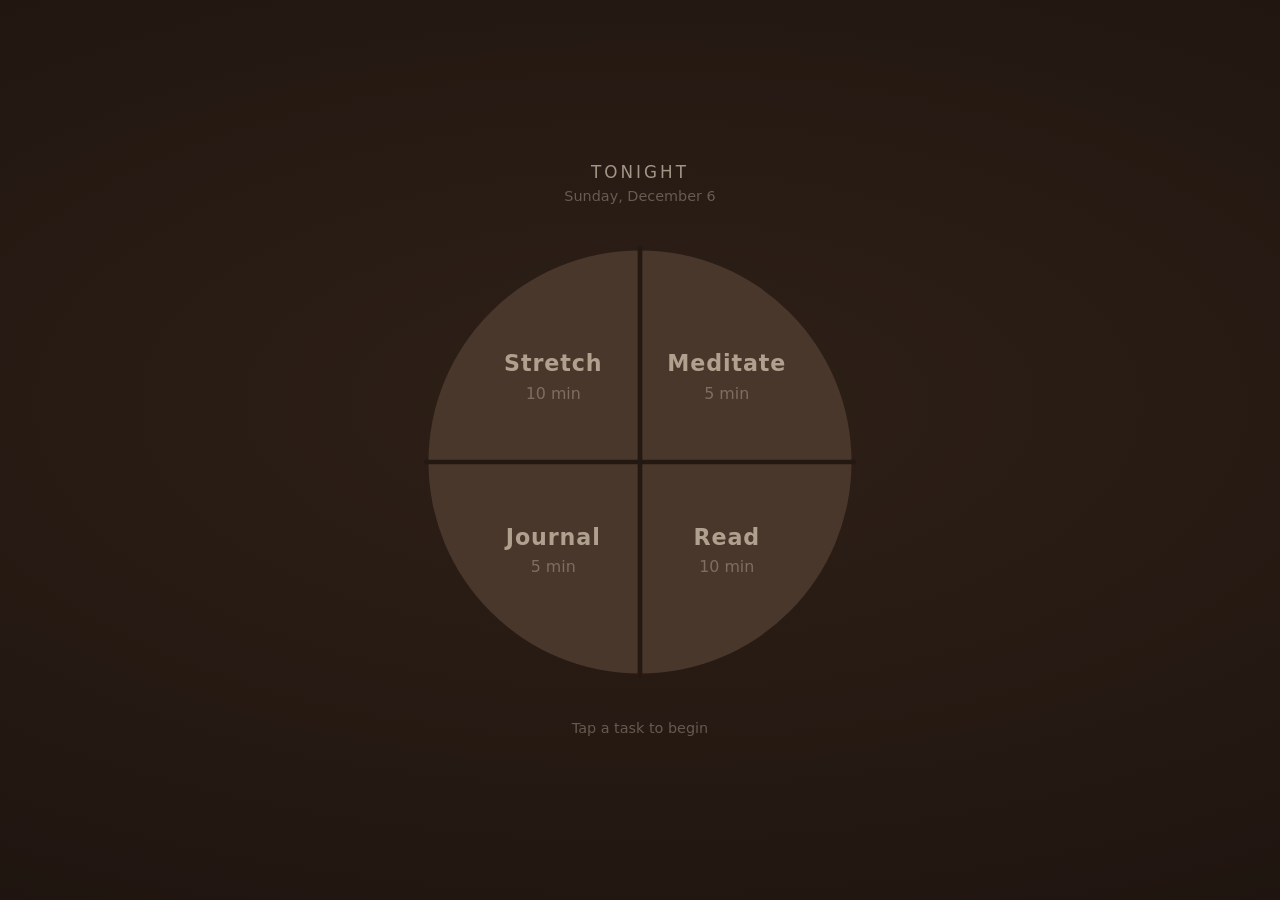
==== index.html @ b88f2110 "Slice 1: split circle, end-time timer, wake lock - Pie of task slices generated from the task list (" ====
<!doctype html>
<html lang="en">
<head>
  <meta charset="utf-8">
  <meta name="viewport" content="width=device-width, initial-scale=1, viewport-fit=cover">
  <meta name="theme-color" content="#241812">
  <meta name="color-scheme" content="dark">
  <title>Sleep Timer</title>
  <link rel="stylesheet" href="styles.css">
  <script type="module" src="js/app.js"></script>
</head>
<body>
  <main class="stage">
    <section id="home" class="view view-home" aria-label="Tonight's routine">
      <header class="top">
        <h1 class="title">Tonight</h1>
        <p class="date" id="dateLabel"></p>
      </header>
      <div class="circle-wrap">
        <svg id="pie" class="pie" viewBox="-104 -104 208 208" role="group" aria-label="Bedtime tasks"></svg>
      </div>
      <p class="hint" id="hint">Tap a task to begin</p>
    </section>

    <section id="timer" class="view view-timer" aria-label="Timer" inert>
      <p class="task-name" id="timerTask"></p>
      <div class="ring-wrap" id="ringWrap">
        <svg class="ring" viewBox="0 0 220 220" aria-hidden="true">
          <circle class="ring-track" cx="110" cy="110" r="100"></circle>
          <circle class="ring-progress" id="ringProgress" cx="110" cy="110" r="100"></circle>
        </svg>
        <div class="ring-center">
          <div class="time" id="timeLeft" role="timer" aria-live="off">0:00</div>
          <div class="ends" id="endsAt"></div>
        </div>
      </div>
      <div class="controls">
        <button id="cancelBtn" class="btn btn-ghost" type="button">Cancel</button>
        <button id="pauseBtn" class="btn" type="button">Pause</button>
      </div>
      <p class="wake-note" id="wakeNote"></p>
      <p class="test-info" id="testInfo"></p>
    </section>

    <div id="confirm" class="sheet" hidden>
      <div class="sheet-card" role="alertdialog" aria-labelledby="confirmTitle" aria-describedby="confirmSub">
        <p class="sheet-title" id="confirmTitle">Stop this task?</p>
        <p class="sheet-sub" id="confirmSub">It won't count towards tonight.</p>
        <div class="sheet-row">
          <button id="stopBtn" class="btn btn-ghost" type="button">Stop</button>
          <button id="keepBtn" class="btn" type="button">Keep going</button>
        </div>
      </div>
    </div>
  </main>
</body>
</html>
---- styles.css ----
:root {
  --bg: #241812;
  --bg-deep: #1b120d;
  --slice: #4a372c;
  --slice-active: #57412f;
  --divider: #241812;
  --cream: #efe1cc;
  --cream-dim: rgba(239, 225, 204, 0.62);
  --cream-faint: rgba(239, 225, 204, 0.32);
  --amber: #d6a05c;
  --amber-glow: rgba(214, 160, 92, 0.35);
  --track: rgba(239, 225, 204, 0.08);
  --ease: cubic-bezier(0.22, 0.61, 0.36, 1);
  --slow: 600ms;
  --font: ui-rounded, 'SF Pro Rounded', 'Nunito', 'Quicksand', system-ui, -apple-system, 'Segoe UI', sans-serif;
  color-scheme: dark;
}

* { box-sizing: border-box; }

html, body {
  margin: 0;
  height: 100%;
  background: var(--bg);
  color: var(--cream);
  font-family: var(--font);
  -webkit-tap-highlight-color: transparent;
  -webkit-user-select: none;
  user-select: none;
  overscroll-behavior: none;
}

body {
  background: radial-gradient(120% 80% at 50% 45%, #2e2017 0%, var(--bg) 55%, var(--bg-deep) 100%) fixed;
}

.stage {
  position: relative;
  height: 100dvh;
  min-height: 100vh;
  overflow: hidden;
}

/* ---------- views & the "circle fills the screen" transition ---------- */
.view {
  position: absolute;
  inset: 0;
  display: flex;
  flex-direction: column;
  align-items: center;
  justify-content: center;
  gap: 4vh;
  padding: calc(env(safe-area-inset-top) + 24px) 16px calc(env(safe-area-inset-bottom) + 24px);
  transition: opacity var(--slow) var(--ease), transform var(--slow) var(--ease), visibility 0s linear var(--slow);
}

.view-home { opacity: 1; transform: scale(1); visibility: visible; transition-delay: 0s; }
.view-timer { opacity: 0; transform: scale(0.82); visibility: hidden; pointer-events: none; }

body.timing .view-home { opacity: 0; transform: scale(1.35); visibility: hidden; pointer-events: none;
  transition: opacity var(--slow) var(--ease), transform var(--slow) var(--ease), visibility 0s linear var(--slow); }
body.timing .view-timer { opacity: 1; transform: scale(1); visibility: visible; pointer-events: auto;
  transition: opacity var(--slow) var(--ease), transform var(--slow) var(--ease), visibility 0s; }

/* ---------- home ---------- */
.top { text-align: center; }
.title {
  margin: 0;
  font-weight: 500;
  font-size: 1.05rem;
  letter-spacing: 0.18em;
  text-transform: uppercase;
  color: var(--cream-dim);
}
.date { margin: 6px 0 0; font-size: 0.9rem; color: var(--cream-faint); }

.circle-wrap { width: min(84vw, 56vh, 440px); aspect-ratio: 1; }
.pie { width: 100%; height: 100%; overflow: visible; }

.slice { cursor: pointer; outline: none; }
.slice-shape { fill: var(--slice); transition: fill var(--slow) var(--ease); }
.slice:hover .slice-shape, .slice:focus-visible .slice-shape { fill: var(--slice-active); }
.slice:active .slice-shape { fill: var(--slice-active); }
.slice-name, .slice-mins { text-anchor: middle; pointer-events: none; font-family: var(--font); }
.slice-name { font-size: 10.5px; font-weight: 600; letter-spacing: 0.04em; fill: var(--cream-dim); }
.slice-mins { font-size: 7.5px; fill: var(--cream-faint); }
.divider { stroke: var(--divider); stroke-width: 2.2; stroke-linecap: round; pointer-events: none; }

.hint { margin: 0; font-size: 0.9rem; color: var(--cream-faint); min-height: 1.3em; text-align: center; }

/* ---------- timer ---------- */
.task-name {
  margin: 0;
  font-size: 1.1rem;
  font-weight: 500;
  letter-spacing: 0.16em;
  text-transform: uppercase;
  color: var(--cream-dim);
}

.ring-wrap {
  position: relative;
  width: min(88vw, 62vh, 480px);
  aspect-ratio: 1;
  animation: breathe 7s ease-in-out infinite;
}
.ring-wrap.paused { animation-play-state: paused; opacity: 0.6; }
.ring { width: 100%; height: 100%; transform: rotate(-90deg); }
.ring-track, .ring-progress { fill: none; stroke-width: 7; }
.ring-track { stroke: var(--track); }
.ring-progress {
  stroke: var(--amber);
  stroke-linecap: round;
  filter: drop-shadow(0 0 6px var(--amber-glow));
}
.ring-center {
  position: absolute;
  inset: 0;
  display: flex;
  flex-direction: column;
  align-items: center;
  justify-content: center;
}
.time {
  font-size: clamp(3.4rem, 19vw, 6.5rem);
  font-weight: 200;
  font-variant-numeric: tabular-nums;
  letter-spacing: 0.02em;
  color: var(--cream);
}
.ends { margin-top: 4px; font-size: 0.95rem; color: var(--cream-faint); min-height: 1.2em; }

.controls { display: flex; gap: 16px; }
.btn {
  appearance: none;
  border: 0;
  min-width: 120px;
  padding: 14px 22px;
  border-radius: 999px;
  font: 500 1rem var(--font);
  color: var(--bg-deep);
  background: var(--amber);
  cursor: pointer;
  transition: opacity 200ms var(--ease), transform 200ms var(--ease);
}
.btn:active { transform: scale(0.97); opacity: 0.85; }
.btn-ghost { background: rgba(239, 225, 204, 0.08); color: var(--cream-dim); }

.wake-note { margin: 0; max-width: 30ch; text-align: center; font-size: 0.82rem; line-height: 1.4; color: var(--cream-faint); min-height: 1.2em; }
.wake-note.warn { color: rgba(214, 160, 92, 0.8); }
.test-info { position: absolute; bottom: calc(env(safe-area-inset-bottom) + 6px); margin: 0; font-size: 0.7rem; color: rgba(239, 225, 204, 0.22); }

/* ---------- cancel confirm sheet ---------- */
.sheet {
  position: absolute;
  inset: 0;
  z-index: 10;
  display: flex;
  align-items: flex-end;
  justify-content: center;
  padding: 16px 16px calc(env(safe-area-inset-bottom) + 24px);
  background: rgba(20, 13, 9, 0.6);
  animation: fade-in 300ms var(--ease);
}
.sheet[hidden] { display: none; }
.sheet-card {
  width: 100%;
  max-width: 420px;
  padding: 22px;
  border-radius: 22px;
  background: #33241b;
  text-align: center;
}
.sheet-title { margin: 0 0 6px; font-size: 1.1rem; }
.sheet-sub { margin: 0 0 18px; color: var(--cream-dim); font-size: 0.92rem; }
.sheet-row { display: flex; gap: 12px; justify-content: center; }

@keyframes breathe { 0%, 100% { transform: scale(1); } 50% { transform: scale(1.015); } }
@keyframes fade-in { from { opacity: 0; } to { opacity: 1; } }

@media (prefers-reduced-motion: reduce) {
  :root { --slow: 1ms; }
  .ring-wrap { animation: none; }
  .sheet { animation: none; }
}

@media (orientation: landscape) and (max-height: 500px) {
  .view { flex-direction: row; gap: 6vw; }
  .view-timer { flex-wrap: wrap; align-content: center; }
}
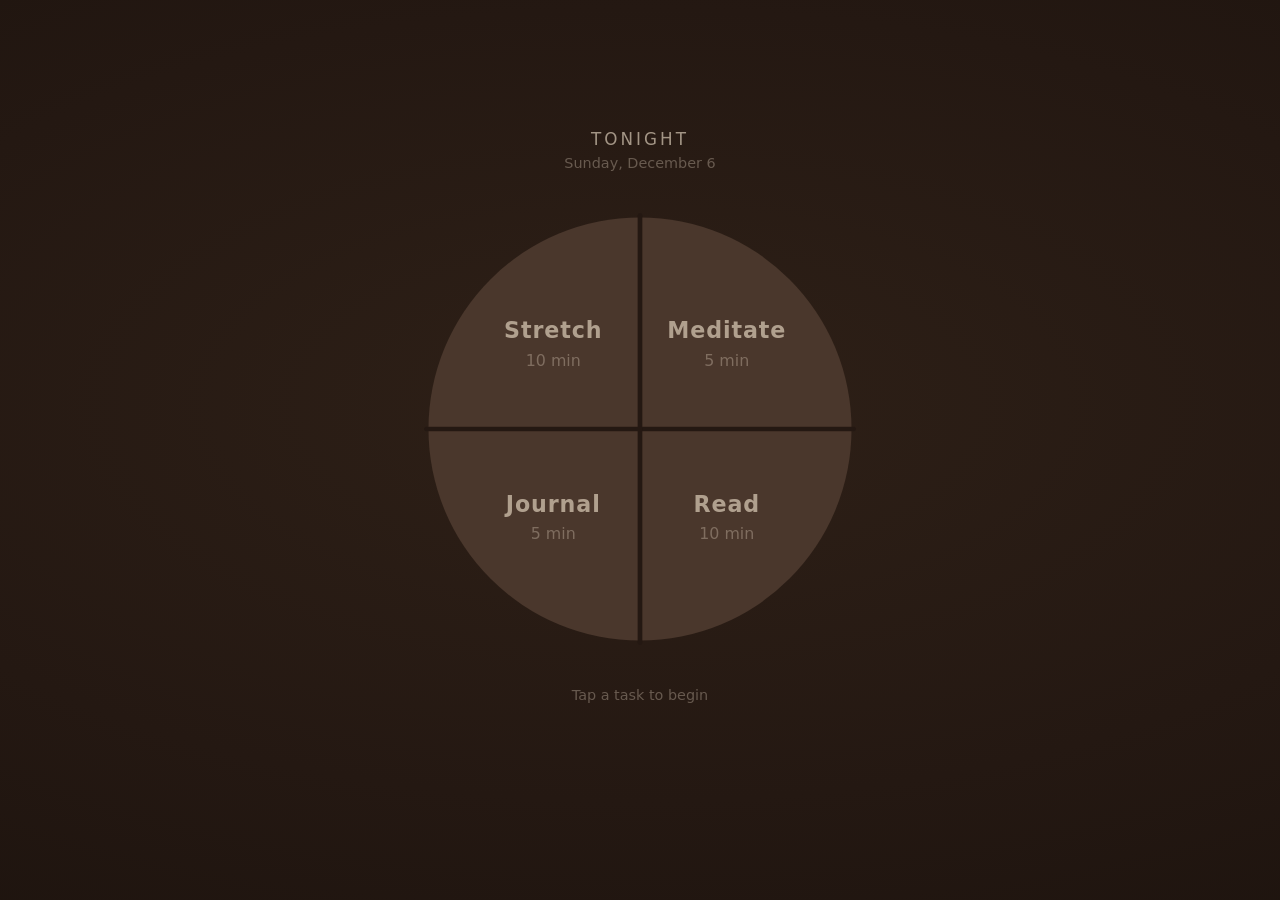
==== commit 1de0342d: "Slice 2: completed slices glow and join, all-done message - Per-day completion record (counts for th" ====
--- a/index.html
+++ b/index.html
@@ -19,7 +19,13 @@
       <div class="circle-wrap">
         <svg id="pie" class="pie" viewBox="-104 -104 208 208" role="group" aria-label="Bedtime tasks"></svg>
       </div>
-      <p class="hint" id="hint">Tap a task to begin</p>
+      <div class="below">
+        <p class="hint" id="hint">Tap a task to begin</p>
+        <div class="done-msg" id="doneMsg" hidden>
+          <p class="done-title" id="doneTitle"></p>
+          <p class="done-sub" id="doneSub"></p>
+        </div>
+      </div>
     </section>
 
     <section id="timer" class="view view-timer" aria-label="Timer" inert>
--- a/styles.css
+++ b/styles.css
@@ -9,6 +9,8 @@
   --cream-faint: rgba(239, 225, 204, 0.32);
   --amber: #d6a05c;
   --amber-glow: rgba(214, 160, 92, 0.35);
+  --honey: #b98a54;
+  --honey-text: #dcb27a;
   --track: rgba(239, 225, 204, 0.08);
   --ease: cubic-bezier(0.22, 0.61, 0.36, 1);
   --slow: 600ms;
@@ -86,7 +88,28 @@
 .slice-mins { font-size: 7.5px; fill: var(--cream-faint); }
 .divider { stroke: var(--divider); stroke-width: 2.2; stroke-linecap: round; pointer-events: none; }
 
-.hint { margin: 0; font-size: 0.9rem; color: var(--cream-faint); min-height: 1.3em; text-align: center; }
+/* completed slices: honey glow, merged into one shape with their done neighbours */
+.slice.done { cursor: default; }
+.slice.done .slice-shape { fill: var(--slice); }
+.glow-layer { pointer-events: none; }
+.done-run {
+  fill: var(--honey);
+  filter: drop-shadow(0 0 7px var(--amber-glow));
+}
+.done-run.just-done { animation: glow-in 1.6s var(--ease) both; }
+.slice-name.done { fill: rgba(43, 28, 19, 0.82); }
+.slice-mins.done { fill: rgba(43, 28, 19, 0.6); }
+.pie.all-done { animation: breathe 7s ease-in-out infinite; }
+
+.below { min-height: 5.2em; display: flex; flex-direction: column; align-items: center; justify-content: flex-start; }
+.hint { margin: 0; font-size: 0.9rem; color: var(--cream-faint); min-height: 1.3em; text-align: center; transition: opacity 400ms var(--ease); }
+.done-msg { text-align: center; animation: rise-in 1.8s var(--ease) both; }
+.done-msg[hidden] { display: none; }
+.done-title { margin: 0; font-size: 1.25rem; font-weight: 500; color: var(--honey-text); }
+.done-sub { margin: 6px 0 0; font-size: 0.92rem; color: var(--cream-dim); }
+
+@keyframes glow-in { from { opacity: 0; } to { opacity: 1; } }
+@keyframes rise-in { from { opacity: 0; transform: translateY(6px); } to { opacity: 1; transform: none; } }
 
 /* ---------- timer ---------- */
 .task-name {
@@ -180,8 +203,8 @@
 
 @media (prefers-reduced-motion: reduce) {
   :root { --slow: 1ms; }
-  .ring-wrap { animation: none; }
-  .sheet { animation: none; }
+  .ring-wrap, .pie.all-done { animation: none; }
+  .sheet, .done-msg, .done-run.just-done { animation: none; }
 }
 
 @media (orientation: landscape) and (max-height: 500px) {
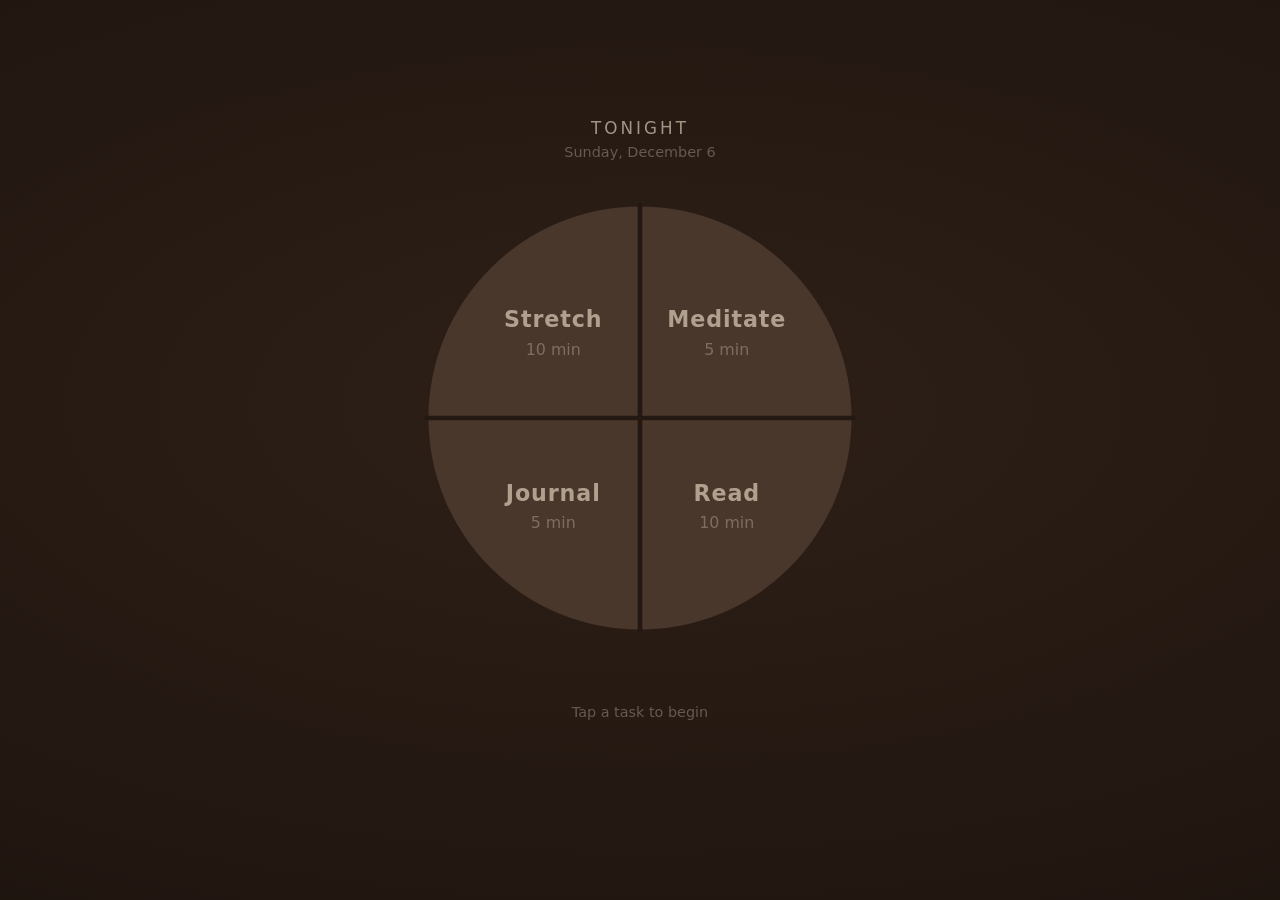
==== commit df6cb144: "Slice 3: streak and hardened local storage - Current and best streak (strict: a missed or partly don" ====
--- a/index.html
+++ b/index.html
@@ -20,6 +20,7 @@
         <svg id="pie" class="pie" viewBox="-104 -104 208 208" role="group" aria-label="Bedtime tasks"></svg>
       </div>
       <div class="below">
+        <p class="streak" id="streak" aria-live="polite"></p>
         <p class="hint" id="hint">Tap a task to begin</p>
         <div class="done-msg" id="doneMsg" hidden>
           <p class="done-title" id="doneTitle"></p>
--- a/styles.css
+++ b/styles.css
@@ -101,7 +101,10 @@
 .slice-mins.done { fill: rgba(43, 28, 19, 0.6); }
 .pie.all-done { animation: breathe 7s ease-in-out infinite; }
 
-.below { min-height: 5.2em; display: flex; flex-direction: column; align-items: center; justify-content: flex-start; }
+.streak { margin: 0 0 8px; font-size: 0.95rem; color: var(--cream-dim); min-height: 1.3em; text-align: center; font-variant-numeric: tabular-nums; }
+.streak .num { color: var(--honey-text); font-weight: 600; }
+.streak .best { color: var(--cream-faint); }
+.below { min-height: 6.6em; display: flex; flex-direction: column; align-items: center; justify-content: flex-start; }
 .hint { margin: 0; font-size: 0.9rem; color: var(--cream-faint); min-height: 1.3em; text-align: center; transition: opacity 400ms var(--ease); }
 .done-msg { text-align: center; animation: rise-in 1.8s var(--ease) both; }
 .done-msg[hidden] { display: none; }
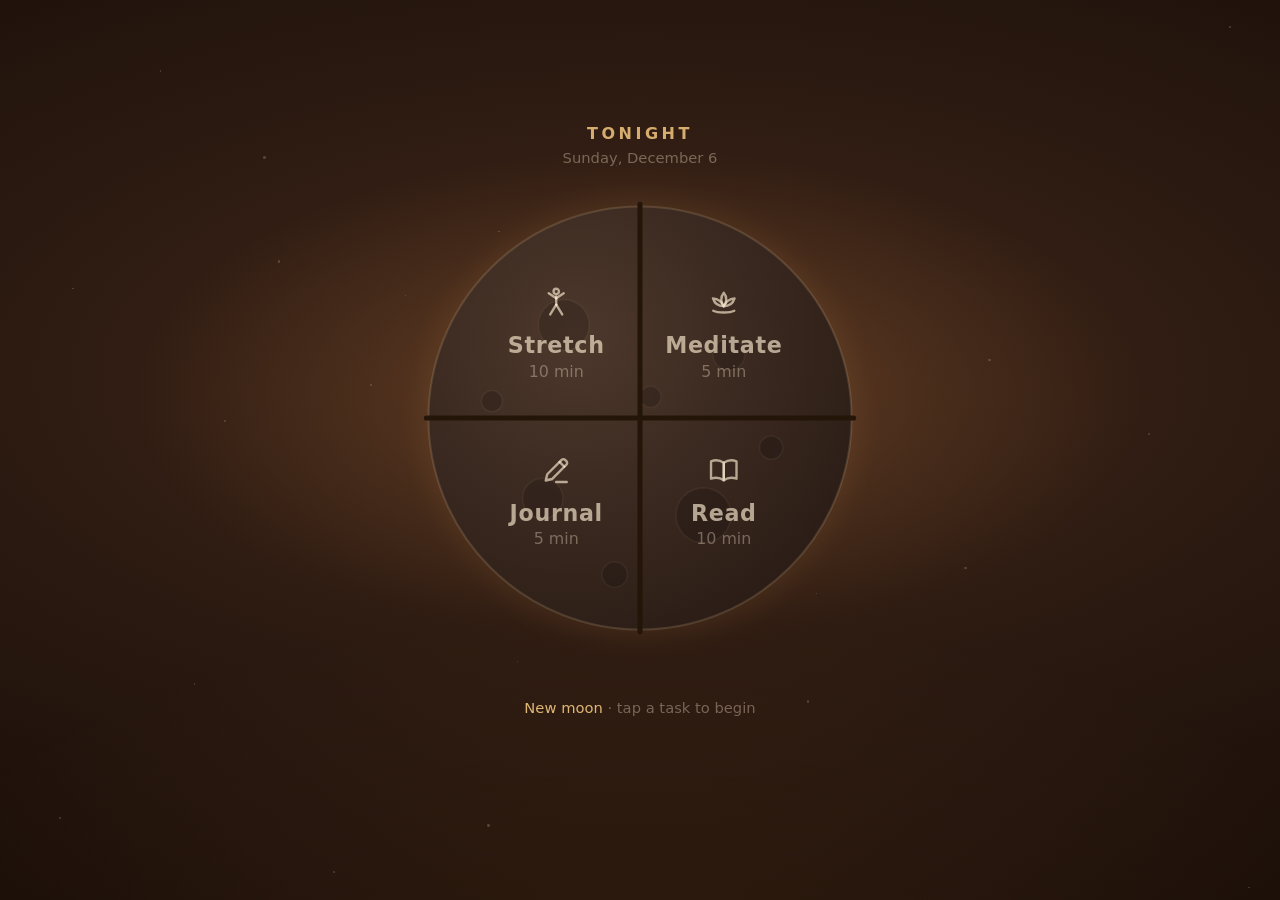
==== commit 8af63f85: "Redesign: candlelit moon - The circle is a moon: unfinished slices are its shadow side, finished   s" ====
--- a/index.html
+++ b/index.html
@@ -5,12 +5,21 @@
   <meta name="viewport" content="width=device-width, initial-scale=1, viewport-fit=cover">
   <meta name="theme-color" content="#241812">
   <meta name="color-scheme" content="dark">
+  <meta name="apple-mobile-web-app-capable" content="yes">
+  <meta name="mobile-web-app-capable" content="yes">
+  <meta name="apple-mobile-web-app-status-bar-style" content="black-translucent">
+  <meta name="apple-mobile-web-app-title" content="Sleep Timer">
   <title>Sleep Timer</title>
+  <link rel="manifest" href="manifest.webmanifest">
+  <link rel="apple-touch-icon" href="icons/apple-touch-icon.png">
+  <link rel="icon" type="image/png" sizes="32x32" href="icons/favicon-32.png">
   <link rel="stylesheet" href="styles.css">
   <script type="module" src="js/app.js"></script>
 </head>
 <body>
   <main class="stage">
+    <div class="candle-glow" aria-hidden="true"></div>
+    <div class="sky" id="sky" aria-hidden="true"></div>
     <section id="home" class="view view-home" aria-label="Tonight's routine">
       <header class="top">
         <h1 class="title">Tonight</h1>
@@ -30,11 +39,28 @@
     </section>
 
     <section id="timer" class="view view-timer" aria-label="Timer" inert>
-      <p class="task-name" id="timerTask"></p>
+      <p class="task-name"><span id="timerIcon" class="task-icon"></span><span id="timerTask"></span></p>
       <div class="ring-wrap" id="ringWrap">
         <svg class="ring" viewBox="0 0 220 220" aria-hidden="true">
+          <defs>
+            <linearGradient id="ringGrad" x1="0" y1="0" x2="1" y2="1">
+              <stop offset="0" stop-color="#fbe2ae"></stop>
+              <stop offset="1" stop-color="#e0974a"></stop>
+            </linearGradient>
+            <radialGradient id="flameGrad" cx="50%" cy="72%" r="65%">
+              <stop offset="0" stop-color="#fff7df"></stop>
+              <stop offset="0.45" stop-color="#ffd27c"></stop>
+              <stop offset="1" stop-color="#ee8a3c"></stop>
+            </radialGradient>
+          </defs>
           <circle class="ring-track" cx="110" cy="110" r="100"></circle>
-          <circle class="ring-progress" id="ringProgress" cx="110" cy="110" r="100"></circle>
+          <circle class="ring-progress" id="ringProgress" cx="110" cy="110" r="100" transform="rotate(-90 110 110)"></circle>
+          <g id="flamePos">
+            <g class="flame">
+              <circle class="flame-glow" cx="110" cy="9" r="9"></circle>
+              <path class="flame-shape" d="M110 0.5C114.2 5.5 116.2 9.6 113.6 13.6C112.2 15.6 107.8 15.6 106.4 13.6C103.8 9.6 105.8 5.5 110 0.5Z" fill="url(#flameGrad)"></path>
+            </g>
+          </g>
         </svg>
         <div class="ring-center">
           <div class="time" id="timeLeft" role="timer" aria-live="off">0:00</div>
@@ -49,6 +75,8 @@
       <p class="test-info" id="testInfo"></p>
     </section>
 
+    <div class="fx" id="fx" aria-hidden="true"></div>
+
     <div id="confirm" class="sheet" hidden>
       <div class="sheet-card" role="alertdialog" aria-labelledby="confirmTitle" aria-describedby="confirmSub">
         <p class="sheet-title" id="confirmTitle">Stop this task?</p>
--- a/styles.css
+++ b/styles.css
@@ -1,19 +1,20 @@
+/* Sleep Timer — "candlelit moon": a warm moon that waxes as tasks finish,
+   in a cocoa room lit by a softly flickering candle, under faint stars. */
 :root {
-  --bg: #241812;
-  --bg-deep: #1b120d;
-  --slice: #4a372c;
-  --slice-active: #57412f;
-  --divider: #241812;
-  --cream: #efe1cc;
-  --cream-dim: rgba(239, 225, 204, 0.62);
-  --cream-faint: rgba(239, 225, 204, 0.32);
-  --amber: #d6a05c;
-  --amber-glow: rgba(214, 160, 92, 0.35);
-  --honey: #b98a54;
-  --honey-text: #dcb27a;
-  --track: rgba(239, 225, 204, 0.08);
+  --bg: #26170f;
+  --bg-deep: #140b06;
+  --cream: #fbe9cf;
+  --cream-dim: rgba(251, 233, 207, 0.66);
+  --cream-faint: rgba(251, 233, 207, 0.36);
+  --honey: #eab36a;
+  --honey-deep: #d38f45;
+  --honey-text: #f3c77f;
+  --ink: #4a2a12;          /* text on lit moon */
+  --ink-soft: rgba(74, 42, 18, 0.68);
+  --glow: rgba(244, 174, 92, 0.5);
+  --track: rgba(251, 233, 207, 0.08);
   --ease: cubic-bezier(0.22, 0.61, 0.36, 1);
-  --slow: 600ms;
+  --slow: 650ms;
   --font: ui-rounded, 'SF Pro Rounded', 'Nunito', 'Quicksand', system-ui, -apple-system, 'Segoe UI', sans-serif;
   color-scheme: dark;
 }
@@ -23,17 +24,18 @@
 html, body {
   margin: 0;
   height: 100%;
-  background: var(--bg);
+  background: var(--bg-deep);
   color: var(--cream);
   font-family: var(--font);
   -webkit-tap-highlight-color: transparent;
   -webkit-user-select: none;
   user-select: none;
   overscroll-behavior: none;
+  touch-action: manipulation; /* no double-tap zoom */
 }
 
 body {
-  background: radial-gradient(120% 80% at 50% 45%, #2e2017 0%, var(--bg) 55%, var(--bg-deep) 100%) fixed;
+  background: radial-gradient(115% 75% at 50% 42%, #42271a 0%, #2a1910 48%, var(--bg-deep) 100%) fixed;
 }
 
 .stage {
@@ -43,6 +45,27 @@
   overflow: hidden;
 }
 
+/* ---------- ambience: candle flicker + stars ---------- */
+.candle-glow {
+  position: absolute;
+  inset: 0;
+  pointer-events: none;
+  background:
+    radial-gradient(55% 38% at 50% 44%, rgba(255, 168, 84, 0.2), transparent 72%),
+    radial-gradient(90% 60% at 50% 110%, rgba(255, 140, 60, 0.08), transparent 70%);
+  animation: flicker 5.5s ease-in-out infinite;
+}
+.sky { position: absolute; inset: 0; pointer-events: none; }
+.star {
+  position: absolute;
+  width: var(--s);
+  height: var(--s);
+  border-radius: 50%;
+  background: #fbe6c4;
+  opacity: 0.2;
+  animation: twinkle var(--tw) ease-in-out var(--td) infinite;
+}
+
 /* ---------- views & the "circle fills the screen" transition ---------- */
 .view {
   position: absolute;
@@ -51,7 +74,7 @@
   flex-direction: column;
   align-items: center;
   justify-content: center;
-  gap: 4vh;
+  gap: 3.4vh;
   padding: calc(env(safe-area-inset-top) + 24px) 16px calc(env(safe-area-inset-bottom) + 24px);
   transition: opacity var(--slow) var(--ease), transform var(--slow) var(--ease), visibility 0s linear var(--slow);
 }
@@ -68,77 +91,118 @@
 .top { text-align: center; }
 .title {
   margin: 0;
-  font-weight: 500;
-  font-size: 1.05rem;
-  letter-spacing: 0.18em;
+  font-weight: 600;
+  font-size: 1rem;
+  letter-spacing: 0.22em;
   text-transform: uppercase;
-  color: var(--cream-dim);
-}
-.date { margin: 6px 0 0; font-size: 0.9rem; color: var(--cream-faint); }
-
-.circle-wrap { width: min(84vw, 56vh, 440px); aspect-ratio: 1; }
-.pie { width: 100%; height: 100%; overflow: visible; }
+  color: var(--honey-text);
+  opacity: 0.85;
+}
+.date { margin: 6px 0 0; font-size: 0.92rem; color: var(--cream-faint); }
+
+.circle-wrap { width: min(86vw, 56vh, 440px); aspect-ratio: 1; }
+.pie { width: 100%; height: 100%; overflow: visible; transform-origin: 50% 50%; }
+
+/* the moon */
+.moon-halo { fill: #f4ae5c; opacity: 0.07; filter: blur(6px); transition: opacity 1.2s var(--ease); }
+.pie.all-done .moon-halo { opacity: 0.22; }
+.moon-rim { fill: none; stroke: rgba(255, 226, 180, 0.14); stroke-width: 1; pointer-events: none; }
 
 .slice { cursor: pointer; outline: none; }
-.slice-shape { fill: var(--slice); transition: fill var(--slow) var(--ease); }
-.slice:hover .slice-shape, .slice:focus-visible .slice-shape { fill: var(--slice-active); }
-.slice:active .slice-shape { fill: var(--slice-active); }
-.slice-name, .slice-mins { text-anchor: middle; pointer-events: none; font-family: var(--font); }
-.slice-name { font-size: 10.5px; font-weight: 600; letter-spacing: 0.04em; fill: var(--cream-dim); }
+.slice-shape { transition: filter 300ms var(--ease); }
+.slice:not(.done):hover .slice-shape,
+.slice:not(.done):focus-visible .slice-shape,
+.slice:not(.done):active .slice-shape { filter: brightness(1.28); }
+.slice.done { cursor: default; }
+
+.craters { pointer-events: none; }
+.craters-dark circle { fill: rgba(0, 0, 0, 0.16); stroke: rgba(255, 220, 170, 0.05); stroke-width: 0.8; }
+.craters-lit circle { fill: rgba(205, 128, 52, 0.26); stroke: rgba(255, 246, 220, 0.35); stroke-width: 0.7; }
+
+.lit-layer { pointer-events: none; }
+.done-run { filter: drop-shadow(0 0 9px var(--glow)); }
+.lit-layer .just-done { animation: light-up 1.8s var(--ease) 0.45s both; }
+
+.divider { stroke: #241509; stroke-width: 2.4; stroke-linecap: round; pointer-events: none; }
+.divider.melting { animation: melt 1.5s var(--ease) 0.55s both; }
+
+.shimmer {
+  fill: none;
+  stroke: rgba(255, 214, 150, 0.6);
+  stroke-width: 1.4;
+  pointer-events: none;
+  transform-box: fill-box;
+  transform-origin: center;
+  animation: shimmer 2s ease-out 0.75s both;
+}
+.shimmer.big { stroke-width: 2; animation-duration: 2.8s; }
+
+.labels { pointer-events: none; }
+.slice-icon { fill: none; stroke: var(--cream-dim); stroke-width: 1.6; stroke-linecap: round; stroke-linejoin: round; }
+.slice-icon.done { stroke: var(--ink); }
+.slice-name, .slice-mins { text-anchor: middle; font-family: var(--font); }
+.slice-name { font-size: 10.5px; font-weight: 600; letter-spacing: 0.03em; fill: var(--cream-dim); }
 .slice-mins { font-size: 7.5px; fill: var(--cream-faint); }
-.divider { stroke: var(--divider); stroke-width: 2.2; stroke-linecap: round; pointer-events: none; }
-
-/* completed slices: honey glow, merged into one shape with their done neighbours */
-.slice.done { cursor: default; }
-.slice.done .slice-shape { fill: var(--slice); }
-.glow-layer { pointer-events: none; }
-.done-run {
-  fill: var(--honey);
-  filter: drop-shadow(0 0 7px var(--amber-glow));
-}
-.done-run.just-done { animation: glow-in 1.6s var(--ease) both; }
-.slice-name.done { fill: rgba(43, 28, 19, 0.82); }
-.slice-mins.done { fill: rgba(43, 28, 19, 0.6); }
+.slice-name.done { fill: var(--ink); }
+.slice-mins.done { fill: var(--ink-soft); }
+
 .pie.all-done { animation: breathe 7s ease-in-out infinite; }
-
+.pie.finale { animation: glow-up 2.6s var(--ease) 0.5s both, breathe 7s ease-in-out 3.1s infinite; }
+
+/* below the moon */
+.below { min-height: 6.6em; display: flex; flex-direction: column; align-items: center; justify-content: flex-start; }
 .streak { margin: 0 0 8px; font-size: 0.95rem; color: var(--cream-dim); min-height: 1.3em; text-align: center; font-variant-numeric: tabular-nums; }
 .streak .num { color: var(--honey-text); font-weight: 600; }
 .streak .best { color: var(--cream-faint); }
-.below { min-height: 6.6em; display: flex; flex-direction: column; align-items: center; justify-content: flex-start; }
-.hint { margin: 0; font-size: 0.9rem; color: var(--cream-faint); min-height: 1.3em; text-align: center; transition: opacity 400ms var(--ease); }
+.hint { margin: 0; font-size: 0.92rem; color: var(--cream-faint); min-height: 1.3em; text-align: center; }
+.hint .phase { color: var(--honey-text); opacity: 0.9; }
 .done-msg { text-align: center; animation: rise-in 1.8s var(--ease) both; }
+.done-msg.late { animation-delay: 1.9s; }
 .done-msg[hidden] { display: none; }
-.done-title { margin: 0; font-size: 1.25rem; font-weight: 500; color: var(--honey-text); }
-.done-sub { margin: 6px 0 0; font-size: 0.92rem; color: var(--cream-dim); }
-
-@keyframes glow-in { from { opacity: 0; } to { opacity: 1; } }
-@keyframes rise-in { from { opacity: 0; transform: translateY(6px); } to { opacity: 1; transform: none; } }
+.done-title { margin: 0; font-size: 1.3rem; font-weight: 600; color: var(--honey-text); text-shadow: 0 0 18px rgba(244, 174, 92, 0.35); }
+.done-sub { margin: 6px 0 0; font-size: 0.94rem; color: var(--cream-dim); }
+
+/* effects layer: fireflies + motes */
+.fx { position: absolute; inset: 0; pointer-events: none; overflow: hidden; z-index: 5; }
+.firefly, .mote {
+  position: absolute;
+  border-radius: 50%;
+  opacity: 0;
+  animation: drift var(--dur) ease-in-out var(--delay) both;
+}
+.firefly { width: 6px; height: 6px; margin: -3px 0 0 -3px; background: #ffe2a3; box-shadow: 0 0 8px 3px rgba(255, 192, 104, 0.55); }
+.mote { width: 3px; height: 3px; margin: -1.5px 0 0 -1.5px; background: #fff3dc; box-shadow: 0 0 6px 2px rgba(255, 232, 190, 0.4); }
 
 /* ---------- timer ---------- */
 .task-name {
+  display: flex;
+  align-items: center;
+  gap: 10px;
   margin: 0;
   font-size: 1.1rem;
-  font-weight: 500;
+  font-weight: 600;
   letter-spacing: 0.16em;
   text-transform: uppercase;
-  color: var(--cream-dim);
-}
+  color: var(--honey-text);
+}
+.task-icon svg { display: block; width: 24px; height: 24px; fill: none; stroke: var(--honey-text); stroke-width: 1.6; stroke-linecap: round; stroke-linejoin: round; }
 
 .ring-wrap {
   position: relative;
-  width: min(88vw, 62vh, 480px);
+  width: min(88vw, 60vh, 480px);
   aspect-ratio: 1;
   animation: breathe 7s ease-in-out infinite;
 }
-.ring-wrap.paused { animation-play-state: paused; opacity: 0.6; }
-.ring { width: 100%; height: 100%; transform: rotate(-90deg); }
+.ring { width: 100%; height: 100%; overflow: visible; }
 .ring-track, .ring-progress { fill: none; stroke-width: 7; }
 .ring-track { stroke: var(--track); }
-.ring-progress {
-  stroke: var(--amber);
-  stroke-linecap: round;
-  filter: drop-shadow(0 0 6px var(--amber-glow));
-}
+.ring-progress { stroke: url(#ringGrad); stroke-linecap: round; filter: drop-shadow(0 0 6px var(--glow)); }
+.flame { transform-box: fill-box; transform-origin: 50% 85%; animation: flame 1.6s ease-in-out infinite; }
+.flame-glow { fill: rgba(255, 186, 92, 0.45); filter: blur(3px); }
+.ring-wrap.paused { animation-play-state: paused; }
+.ring-wrap.paused .ring-progress { opacity: 0.55; }
+.ring-wrap.paused .flame { opacity: 0.35; animation-play-state: paused; }
+
 .ring-center {
   position: absolute;
   inset: 0;
@@ -153,6 +217,7 @@
   font-variant-numeric: tabular-nums;
   letter-spacing: 0.02em;
   color: var(--cream);
+  text-shadow: 0 0 24px rgba(244, 174, 92, 0.18);
 }
 .ends { margin-top: 4px; font-size: 0.95rem; color: var(--cream-faint); min-height: 1.2em; }
 
@@ -163,18 +228,19 @@
   min-width: 120px;
   padding: 14px 22px;
   border-radius: 999px;
-  font: 500 1rem var(--font);
-  color: var(--bg-deep);
-  background: var(--amber);
+  font: 600 1rem var(--font);
+  color: #2b170a;
+  background: linear-gradient(180deg, #f3c77f, var(--honey-deep));
+  box-shadow: 0 0 18px rgba(244, 174, 92, 0.22);
   cursor: pointer;
   transition: opacity 200ms var(--ease), transform 200ms var(--ease);
 }
 .btn:active { transform: scale(0.97); opacity: 0.85; }
-.btn-ghost { background: rgba(239, 225, 204, 0.08); color: var(--cream-dim); }
+.btn-ghost { background: rgba(251, 233, 207, 0.08); color: var(--cream-dim); box-shadow: none; }
 
 .wake-note { margin: 0; max-width: 30ch; text-align: center; font-size: 0.82rem; line-height: 1.4; color: var(--cream-faint); min-height: 1.2em; }
-.wake-note.warn { color: rgba(214, 160, 92, 0.8); }
-.test-info { position: absolute; bottom: calc(env(safe-area-inset-bottom) + 6px); margin: 0; font-size: 0.7rem; color: rgba(239, 225, 204, 0.22); }
+.wake-note.warn { color: rgba(243, 199, 127, 0.8); }
+.test-info { position: absolute; bottom: calc(env(safe-area-inset-bottom) + 6px); margin: 0; font-size: 0.7rem; color: rgba(251, 233, 207, 0.22); }
 
 /* ---------- cancel confirm sheet ---------- */
 .sheet {
@@ -185,7 +251,7 @@
   align-items: flex-end;
   justify-content: center;
   padding: 16px 16px calc(env(safe-area-inset-bottom) + 24px);
-  background: rgba(20, 13, 9, 0.6);
+  background: rgba(20, 11, 6, 0.62);
   animation: fade-in 300ms var(--ease);
 }
 .sheet[hidden] { display: none; }
@@ -193,21 +259,58 @@
   width: 100%;
   max-width: 420px;
   padding: 22px;
-  border-radius: 22px;
-  background: #33241b;
+  border-radius: 24px;
+  background: #3a2417;
+  box-shadow: 0 0 40px rgba(244, 174, 92, 0.1);
   text-align: center;
 }
-.sheet-title { margin: 0 0 6px; font-size: 1.1rem; }
+.sheet-title { margin: 0 0 6px; font-size: 1.1rem; font-weight: 600; }
 .sheet-sub { margin: 0 0 18px; color: var(--cream-dim); font-size: 0.92rem; }
 .sheet-row { display: flex; gap: 12px; justify-content: center; }
 
+/* ---------- keyframes ---------- */
 @keyframes breathe { 0%, 100% { transform: scale(1); } 50% { transform: scale(1.015); } }
 @keyframes fade-in { from { opacity: 0; } to { opacity: 1; } }
+@keyframes rise-in { from { opacity: 0; transform: translateY(8px); } to { opacity: 1; transform: none; } }
+@keyframes twinkle { 0%, 100% { opacity: 0.12; } 50% { opacity: 0.7; } }
+@keyframes flicker {
+  0%, 100% { opacity: 0.82; } 18% { opacity: 1; } 34% { opacity: 0.86; }
+  52% { opacity: 0.96; } 71% { opacity: 0.8; } 86% { opacity: 0.93; }
+}
+@keyframes light-up { from { opacity: 0; } to { opacity: 1; } }
+@keyframes melt {
+  0% { opacity: 1; stroke-width: 2.4; }
+  100% { opacity: 0; stroke-width: 0; }
+}
+@keyframes shimmer {
+  0% { opacity: 0.75; transform: scale(1); }
+  100% { opacity: 0; transform: scale(1.22); }
+}
+@keyframes glow-up {
+  0% { transform: scale(1); filter: brightness(1); }
+  40% { transform: scale(1.05); filter: brightness(1.1); }
+  100% { transform: scale(1); filter: brightness(1); }
+}
+@keyframes drift {
+  0% { opacity: 0; transform: translate(0, 0) scale(0.6); }
+  15% { opacity: 1; }
+  50% { transform: translate(calc(var(--dx) * 0.4 + var(--wob)), calc(var(--dy) * 0.5)) scale(1); }
+  85% { opacity: 0.85; }
+  100% { opacity: 0; transform: translate(var(--dx), var(--dy)) scale(0.8); }
+}
+@keyframes flame {
+  0%, 100% { transform: scale(1, 1); opacity: 0.95; }
+  25% { transform: scale(0.94, 1.08); opacity: 1; }
+  50% { transform: scale(1.04, 0.95); opacity: 0.88; }
+  75% { transform: scale(0.97, 1.04); opacity: 1; }
+}
 
 @media (prefers-reduced-motion: reduce) {
   :root { --slow: 1ms; }
-  .ring-wrap, .pie.all-done { animation: none; }
-  .sheet, .done-msg, .done-run.just-done { animation: none; }
+  .candle-glow, .star, .ring-wrap, .flame, .pie.all-done, .pie.finale { animation: none; }
+  .sheet, .done-msg, .lit-layer .just-done, .shimmer { animation: none; }
+  .shimmer { display: none; }
+  .divider.melting { animation: none; opacity: 0; }
 }
 
 @media (orientation: landscape) and (max-height: 500px) {
